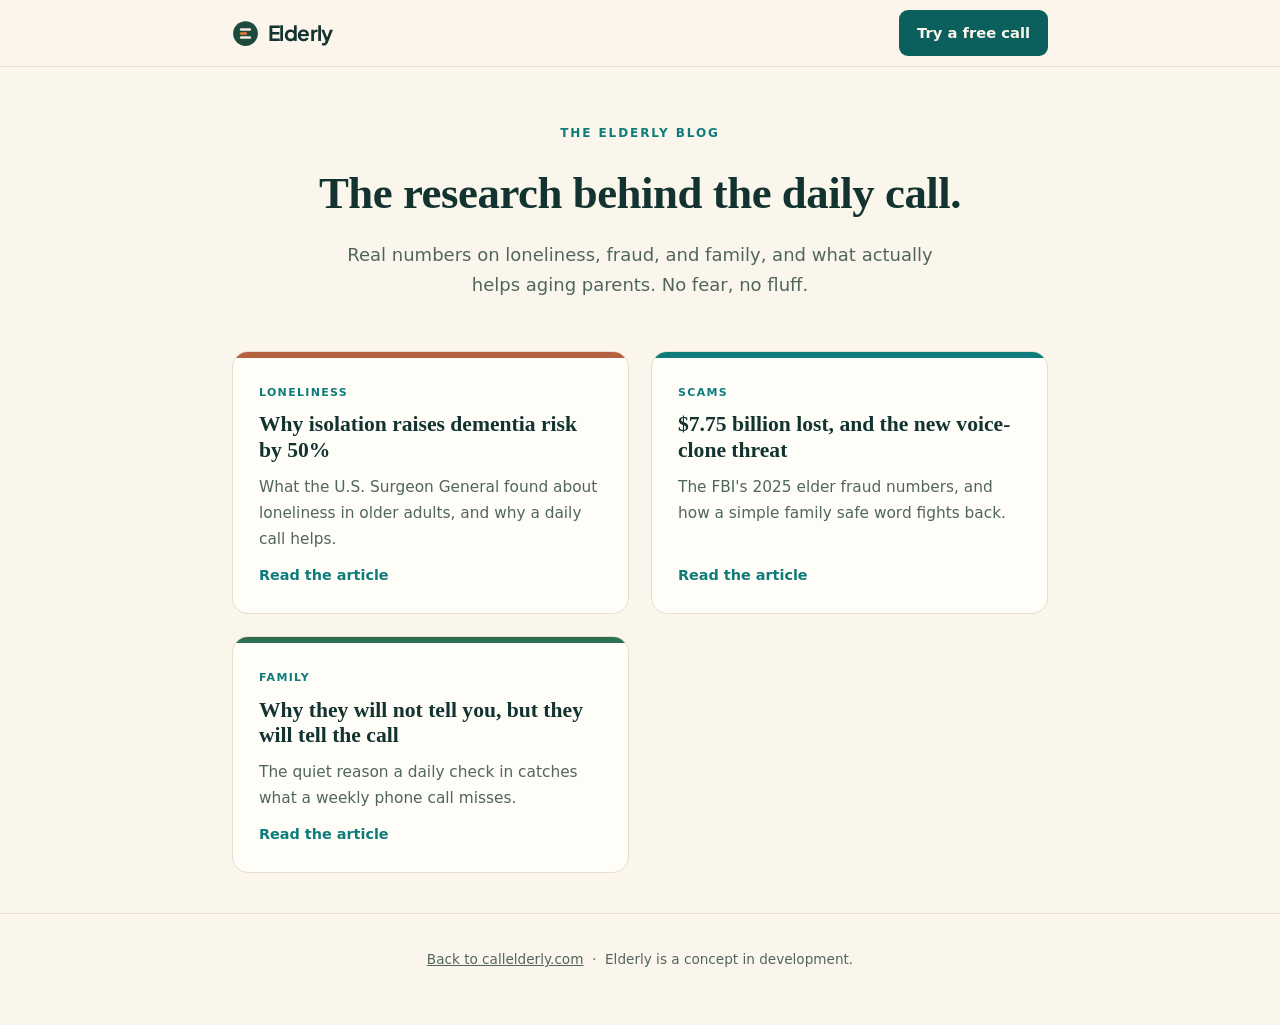
==== blog/index.html @ 829e5ed9 "Dominio mostrado a callelderly.com (footer + blog); emails del form se mantienen en heyzawo.com Co-A" ====
<!doctype html>
<html lang="en">
<head>
<meta charset="utf-8">
<meta name="viewport" content="width=device-width, initial-scale=1">
<title>Blog | Elderly</title>
<meta name="description" content="The research behind the daily call: real data on loneliness, elder fraud, and family, and what actually helps aging parents.">
<link rel="icon" type="image/svg+xml" href="/favicon.svg">
<link rel="preconnect" href="https://fonts.googleapis.com">
<link rel="preconnect" href="https://fonts.gstatic.com" crossorigin>
<link href="https://fonts.googleapis.com/css2?family=Plus+Jakarta+Sans:wght@600;700&display=swap" rel="stylesheet">
<script>try{document.documentElement.setAttribute('data-theme',localStorage.getItem('theme')||'light')}catch(e){document.documentElement.setAttribute('data-theme','light')}</script>
<style>
:root{--bg:#FBF6EC;--surface:#FFFDF7;--ink:#123330;--ink-soft:#51655F;--line:#E7DECB;--pine:#0B5F5D;--pine-2:#0E7C7B;--amber-2:#E6AE55;--clay:#B4623F;--slate:#0E7C7B;--sage:#2E6E52;--serif:"Iowan Old Style","Palatino Linotype",Palatino,Georgia,serif;--sans:system-ui,-apple-system,"Segoe UI",Roboto,Arial,sans-serif;}
:root[data-theme="dark"]{--bg:#0F1917;--surface:#15211E;--ink:#EEE7D8;--ink-soft:#9FB0AA;--line:#28352F;--pine-2:#3FB0AC;--clay:#D08A63;--sage:#5FA080;}
*{box-sizing:border-box;} body{margin:0;background:var(--bg);color:var(--ink);font-family:var(--sans);font-size:18px;line-height:1.7;-webkit-font-smoothing:antialiased;}
a{color:var(--pine-2);}
.nav{position:sticky;top:0;z-index:10;background:color-mix(in srgb,var(--bg) 90%,transparent);backdrop-filter:blur(10px);border-bottom:1px solid var(--line);}
.nav .in{max-width:860px;margin:0 auto;padding:0 22px;height:66px;display:flex;align-items:center;justify-content:space-between;}
.brand{font-family:"Plus Jakarta Sans",var(--sans);font-weight:700;font-size:1.3rem;letter-spacing:-.03em;text-decoration:none;color:var(--ink);display:inline-flex;align-items:center;gap:9px;}
.brand .bmark{width:27px;height:27px;display:block;flex:none;}
.nav a.cta{background:var(--pine);color:#FBF6EC;text-decoration:none;font-family:var(--sans);font-weight:600;font-size:.92rem;padding:10px 18px;border-radius:9px;}
.wrap{max-width:860px;margin:0 auto;padding:0 22px;}
.head{padding:56px 0 20px;text-align:center;}
.head .ey{font-family:var(--sans);text-transform:uppercase;letter-spacing:.16em;font-size:12px;font-weight:700;color:var(--pine-2);}
h1{font-family:var(--serif);font-weight:600;font-size:clamp(2rem,5vw,2.8rem);margin:12px 0 8px;letter-spacing:-.01em;}
.head p{color:var(--ink-soft);max-width:52ch;margin:0 auto;}
.blist{display:grid;grid-template-columns:1fr 1fr;gap:22px;padding:30px 0 40px;}
.bc{background:var(--surface);border:1px solid var(--line);border-radius:16px;overflow:hidden;text-decoration:none;color:var(--ink);display:flex;flex-direction:column;transition:transform .2s ease,box-shadow .2s ease;}
.bc:hover{transform:translateY(-5px);box-shadow:0 24px 48px -30px rgba(10,30,25,.5);}
.bc .top{height:6px;} .bc.c1 .top{background:var(--clay);} .bc.c2 .top{background:var(--slate);} .bc.c3 .top{background:var(--sage);}
.bc .bd{padding:26px;display:flex;flex-direction:column;gap:10px;height:100%;}
.bc .cat{font-family:var(--sans);text-transform:uppercase;letter-spacing:.12em;font-size:11px;font-weight:700;color:var(--pine-2);}
.bc h2{font-family:var(--serif);font-size:1.35rem;line-height:1.2;margin:0;}
.bc p{color:var(--ink-soft);font-size:.96rem;margin:0;}
.bc .read{margin-top:auto;color:var(--pine-2);font-weight:600;font-size:.9rem;}
footer{padding:34px 22px 54px;text-align:center;color:var(--ink-soft);font-size:.85rem;border-top:1px solid var(--line);}
footer a{color:var(--ink-soft);}
@media(max-width:720px){.blist{grid-template-columns:1fr;}}
</style>
</head>
<body>
<div class="nav"><div class="in"><a class="brand" href="/" aria-label="Elderly home"><svg class="bmark" viewBox="0 0 48 48" aria-hidden="true"><circle cx="24" cy="24" r="22" fill="#1D4A3E"/><rect x="14" y="14.5" width="20" height="4.5" rx="2.25" fill="#F1ECDE"/><rect x="14" y="21.75" width="13" height="4.5" rx="2.25" fill="#E07E39"/><rect x="14" y="29" width="20" height="4.5" rx="2.25" fill="#F1ECDE"/></svg>Elderly</a><a class="cta" href="/#demo">Try a free call</a></div></div>
<div class="wrap">
  <div class="head">
    <p class="ey">The Elderly blog</p>
    <h1>The research behind the daily call.</h1>
    <p>Real numbers on loneliness, fraud, and family, and what actually helps aging parents. No fear, no fluff.</p>
  </div>
  <div class="blist">
    <a class="bc c1" href="/blog/loneliness"><div class="top"></div><div class="bd"><span class="cat">Loneliness</span><h2>Why isolation raises dementia risk by 50%</h2><p>What the U.S. Surgeon General found about loneliness in older adults, and why a daily call helps.</p><span class="read">Read the article</span></div></a>
    <a class="bc c2" href="/blog/elder-fraud"><div class="top"></div><div class="bd"><span class="cat">Scams</span><h2>$7.75 billion lost, and the new voice-clone threat</h2><p>The FBI's 2025 elder fraud numbers, and how a simple family safe word fights back.</p><span class="read">Read the article</span></div></a>
    <a class="bc c3" href="/blog/why-daily-call"><div class="top"></div><div class="bd"><span class="cat">Family</span><h2>Why they will not tell you, but they will tell the call</h2><p>The quiet reason a daily check in catches what a weekly phone call misses.</p><span class="read">Read the article</span></div></a>
  </div>
</div>
<footer><a href="/">Back to callelderly.com</a> &nbsp;·&nbsp; Elderly is a concept in development.</footer>
</body>
</html>
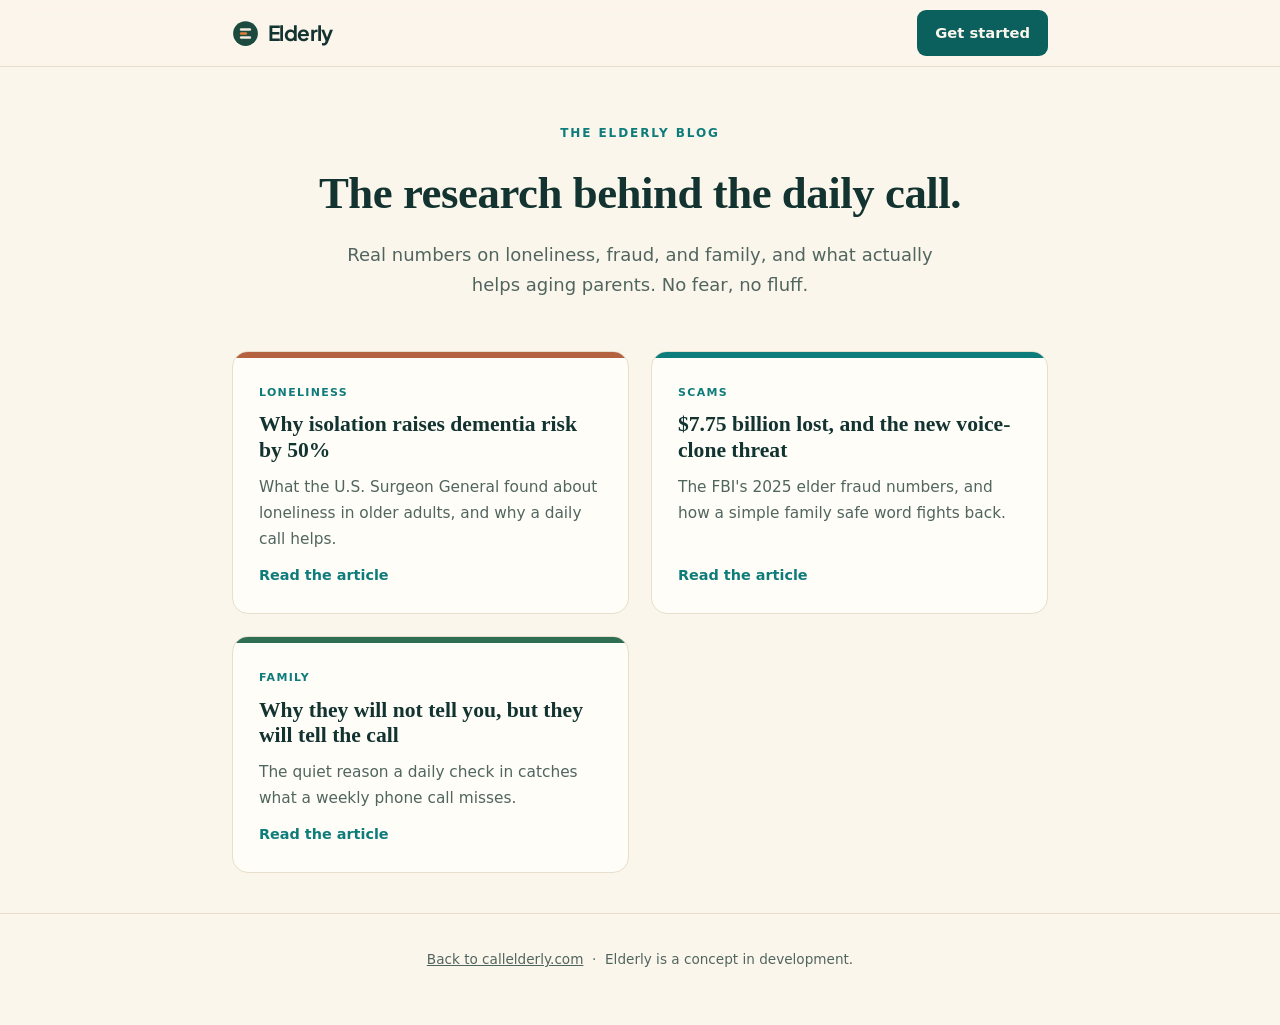
==== commit e19220b1: "Sacar 'Try a free call' de todo el sitio: CTA honestos (Get started/Empezar), precios sin promesa de" ====
--- a/blog/index.html
+++ b/blog/index.html
@@ -40,7 +40,7 @@
 </style>
 </head>
 <body>
-<div class="nav"><div class="in"><a class="brand" href="/" aria-label="Elderly home"><svg class="bmark" viewBox="0 0 48 48" aria-hidden="true"><circle cx="24" cy="24" r="22" fill="#1D4A3E"/><rect x="14" y="14.5" width="20" height="4.5" rx="2.25" fill="#F1ECDE"/><rect x="14" y="21.75" width="13" height="4.5" rx="2.25" fill="#E07E39"/><rect x="14" y="29" width="20" height="4.5" rx="2.25" fill="#F1ECDE"/></svg>Elderly</a><a class="cta" href="/#demo">Try a free call</a></div></div>
+<div class="nav"><div class="in"><a class="brand" href="/" aria-label="Elderly home"><svg class="bmark" viewBox="0 0 48 48" aria-hidden="true"><circle cx="24" cy="24" r="22" fill="#1D4A3E"/><rect x="14" y="14.5" width="20" height="4.5" rx="2.25" fill="#F1ECDE"/><rect x="14" y="21.75" width="13" height="4.5" rx="2.25" fill="#E07E39"/><rect x="14" y="29" width="20" height="4.5" rx="2.25" fill="#F1ECDE"/></svg>Elderly</a><a class="cta" href="/ingresar">Get started</a></div></div>
 <div class="wrap">
   <div class="head">
     <p class="ey">The Elderly blog</p>
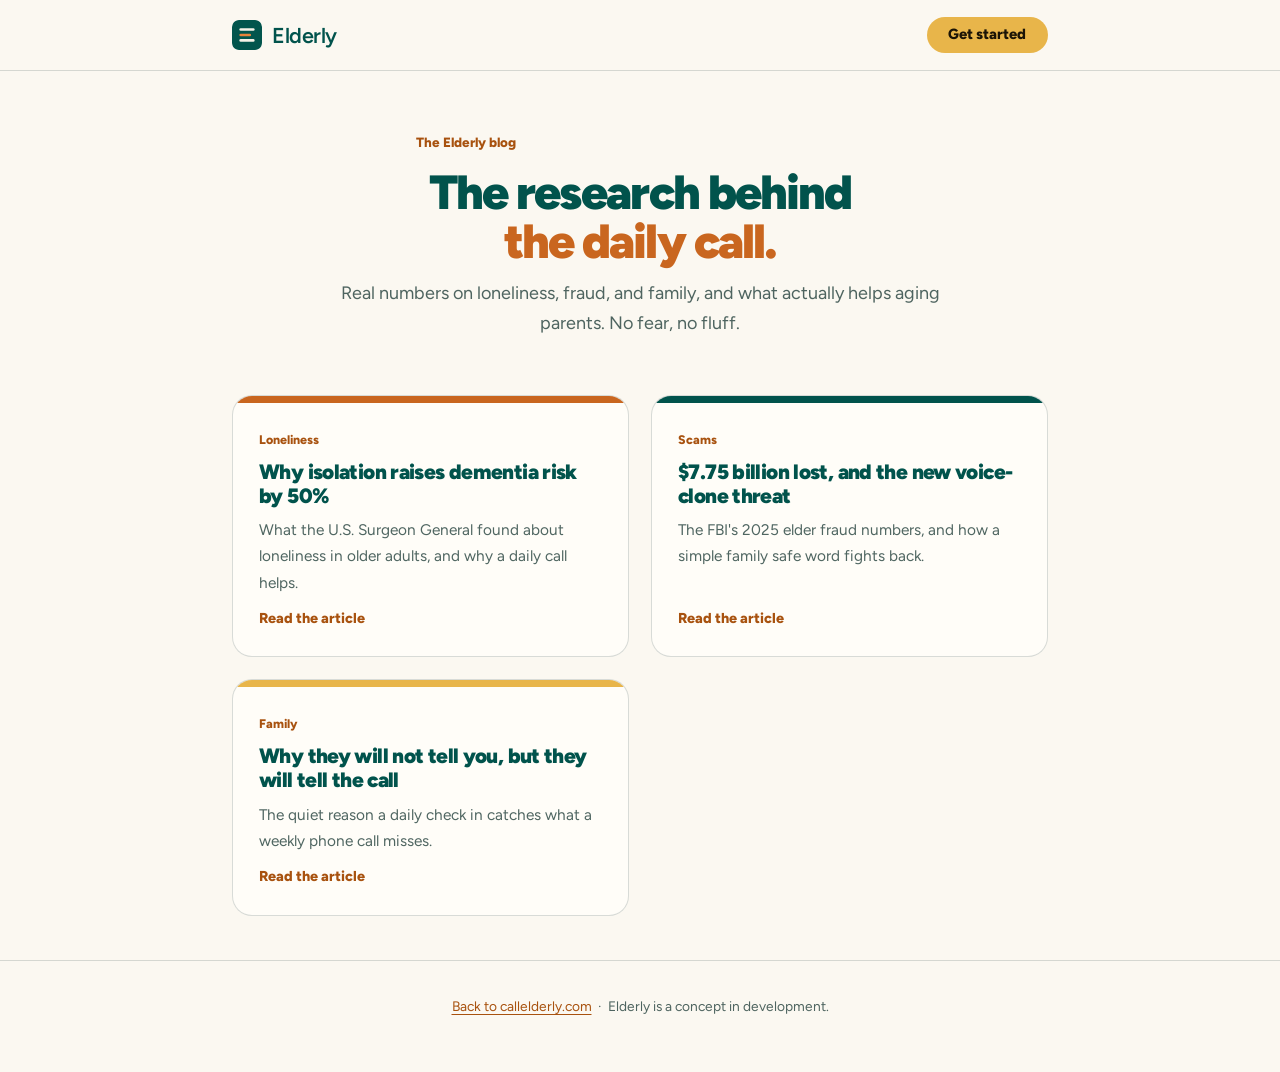
==== commit 2ca2ddc4: "Rediseño: ingreso, portal, blog y 404 con las reglas nuevas Las superficies que quedaban del sitio p" ====
--- a/blog/index.html
+++ b/blog/index.html
@@ -4,47 +4,69 @@
 <meta charset="utf-8">
 <meta name="viewport" content="width=device-width, initial-scale=1">
 <title>Blog | Elderly</title>
+<link rel="stylesheet" href="/motion/fx.css">
 <meta name="description" content="The research behind the daily call: real data on loneliness, elder fraud, and family, and what actually helps aging parents.">
 <link rel="icon" type="image/svg+xml" href="/favicon.svg">
 <link rel="preconnect" href="https://fonts.googleapis.com">
 <link rel="preconnect" href="https://fonts.gstatic.com" crossorigin>
-<link href="https://fonts.googleapis.com/css2?family=Plus+Jakarta+Sans:wght@600;700&display=swap" rel="stylesheet">
+<meta name="theme-color" content="#01534C">
+<link href="https://fonts.googleapis.com/css2?family=Figtree:wght@400;500;600;700;800;900&family=Instrument+Serif:ital@0;1&display=swap" rel="stylesheet">
 <script>try{document.documentElement.setAttribute('data-theme',localStorage.getItem('theme')||'light')}catch(e){document.documentElement.setAttribute('data-theme','light')}</script>
 <style>
-:root{--bg:#FBF6EC;--surface:#FFFDF7;--ink:#123330;--ink-soft:#51655F;--line:#E7DECB;--pine:#0B5F5D;--pine-2:#0E7C7B;--amber-2:#E6AE55;--clay:#B4623F;--slate:#0E7C7B;--sage:#2E6E52;--serif:"Iowan Old Style","Palatino Linotype",Palatino,Georgia,serif;--sans:system-ui,-apple-system,"Segoe UI",Roboto,Arial,sans-serif;}
-:root[data-theme="dark"]{--bg:#0F1917;--surface:#15211E;--ink:#EEE7D8;--ink-soft:#9FB0AA;--line:#28352F;--pine-2:#3FB0AC;--clay:#D08A63;--sage:#5FA080;}
-*{box-sizing:border-box;} body{margin:0;background:var(--bg);color:var(--ink);font-family:var(--sans);font-size:18px;line-height:1.7;-webkit-font-smoothing:antialiased;}
-a{color:var(--pine-2);}
-.nav{position:sticky;top:0;z-index:10;background:color-mix(in srgb,var(--bg) 90%,transparent);backdrop-filter:blur(10px);border-bottom:1px solid var(--line);}
-.nav .in{max-width:860px;margin:0 auto;padding:0 22px;height:66px;display:flex;align-items:center;justify-content:space-between;}
-.brand{font-family:"Plus Jakarta Sans",var(--sans);font-weight:700;font-size:1.3rem;letter-spacing:-.03em;text-decoration:none;color:var(--ink);display:inline-flex;align-items:center;gap:9px;}
-.brand .bmark{width:27px;height:27px;display:block;flex:none;}
-.nav a.cta{background:var(--pine);color:#FBF6EC;text-decoration:none;font-family:var(--sans);font-weight:600;font-size:.92rem;padding:10px 18px;border-radius:9px;}
+:root{
+  --teal:#01534C; --forest:#06342F; --cream:#F7F2E7; --amber:#F0913E;
+  --honey:#E8B54A; --amber-dp:#C9661F; --amber-tx:#A8520F;
+  --oat:#F0E8DA; --soft:#FBF8F1; --paper:#FFFDF8;
+  --ink:#12302C; --ink-soft:rgba(18,48,44,.74);
+  --rule:rgba(18,48,44,.16); --rule-c:rgba(247,242,231,.24);
+  --error:#A8320F;
+  /* fx.css pinta la barra de lectura con var(--accent): sin esto usa su color de reserva viejo. */
+  --accent:#C9661F;
+  --bg:#FBF8F1; --surface:#FFFDF8; --line:rgba(18,48,44,.16);
+  --sans:"Figtree",-apple-system,BlinkMacSystemFont,"Segoe UI",Roboto,Arial,sans-serif;
+  --serif:"Instrument Serif",Georgia,serif;
+}
+*{box-sizing:border-box;}
+body{margin:0;background:var(--soft);color:var(--ink);font-family:var(--sans);font-size:18px;line-height:1.7;-webkit-font-smoothing:antialiased;}
+a{color:var(--amber-tx);text-underline-offset:3px;}
+:focus-visible{outline:3px solid var(--amber-tx);outline-offset:3px;}
+.nav{position:sticky;top:0;z-index:10;background:color-mix(in srgb,var(--soft) 92%,transparent);backdrop-filter:blur(10px);border-bottom:1px solid var(--rule);}
+.nav .in{max-width:860px;margin:0 auto;padding:0 22px;height:70px;display:flex;align-items:center;justify-content:space-between;gap:14px;}
+.brand{font-weight:600;font-size:1.35rem;letter-spacing:-.02em;text-decoration:none;color:var(--teal);display:inline-flex;align-items:center;gap:10px;}
+.brand .bmark{width:30px;height:30px;display:block;flex:none;border-radius:7px;}
+/* Un solo boton primario por pantalla: este. */
+.nav a.cta{background:var(--honey);color:#1B1406;text-decoration:none;font-weight:800;font-size:.92rem;padding:.6rem 1.35rem;border-radius:999px;line-height:1.2;transition:background .18s ease;}
+.nav a.cta:hover{background:var(--amber);}
 .wrap{max-width:860px;margin:0 auto;padding:0 22px;}
-.head{padding:56px 0 20px;text-align:center;}
-.head .ey{font-family:var(--sans);text-transform:uppercase;letter-spacing:.16em;font-size:12px;font-weight:700;color:var(--pine-2);}
-h1{font-family:var(--serif);font-weight:600;font-size:clamp(2rem,5vw,2.8rem);margin:12px 0 8px;letter-spacing:-.01em;}
+.head{padding:60px 0 22px;text-align:center;}
+.head .ey{font-weight:800;font-size:.84rem;color:var(--amber-tx);margin:0;}
+h1{font-weight:900;font-size:clamp(2.1rem,5vw,3rem);margin:14px 0 12px;letter-spacing:-.04em;line-height:1.02;color:var(--teal);}
+h1 span{display:block;color:var(--amber-dp);}
 .head p{color:var(--ink-soft);max-width:52ch;margin:0 auto;}
-.blist{display:grid;grid-template-columns:1fr 1fr;gap:22px;padding:30px 0 40px;}
-.bc{background:var(--surface);border:1px solid var(--line);border-radius:16px;overflow:hidden;text-decoration:none;color:var(--ink);display:flex;flex-direction:column;transition:transform .2s ease,box-shadow .2s ease;}
-.bc:hover{transform:translateY(-5px);box-shadow:0 24px 48px -30px rgba(10,30,25,.5);}
-.bc .top{height:6px;} .bc.c1 .top{background:var(--clay);} .bc.c2 .top{background:var(--slate);} .bc.c3 .top{background:var(--sage);}
+.blist{display:grid;grid-template-columns:1fr 1fr;gap:22px;padding:34px 0 44px;}
+.bc{background:var(--paper);border:1px solid var(--rule);border-radius:20px;overflow:hidden;text-decoration:none;color:var(--ink);display:flex;flex-direction:column;transition:transform .2s ease,box-shadow .2s ease;}
+.bc:hover{transform:translateY(-5px);box-shadow:0 24px 48px -30px rgba(18,48,44,.45);}
+/* La barra del logo usada como senal de seccion. */
+.bc .top{height:7px;}
+.bc.c1 .top{background:var(--amber-dp);}
+.bc.c2 .top{background:var(--teal);}
+.bc.c3 .top{background:var(--honey);}
 .bc .bd{padding:26px;display:flex;flex-direction:column;gap:10px;height:100%;}
-.bc .cat{font-family:var(--sans);text-transform:uppercase;letter-spacing:.12em;font-size:11px;font-weight:700;color:var(--pine-2);}
-.bc h2{font-family:var(--serif);font-size:1.35rem;line-height:1.2;margin:0;}
+.bc .cat{font-weight:800;font-size:.78rem;color:var(--amber-tx);}
+.bc h2{font-weight:900;font-size:1.3rem;line-height:1.14;letter-spacing:-.03em;margin:0;color:var(--teal);}
 .bc p{color:var(--ink-soft);font-size:.96rem;margin:0;}
-.bc .read{margin-top:auto;color:var(--pine-2);font-weight:600;font-size:.9rem;}
-footer{padding:34px 22px 54px;text-align:center;color:var(--ink-soft);font-size:.85rem;border-top:1px solid var(--line);}
-footer a{color:var(--ink-soft);}
+.bc .read{margin-top:auto;color:var(--amber-tx);font-weight:800;font-size:.9rem;}
+footer{padding:34px 22px 54px;text-align:center;color:var(--ink-soft);font-size:.86rem;border-top:1px solid var(--rule);}
+footer a{color:var(--amber-tx);}
 @media(max-width:720px){.blist{grid-template-columns:1fr;}}
 </style>
 </head>
 <body>
-<div class="nav"><div class="in"><a class="brand" href="/" aria-label="Elderly home"><svg class="bmark" viewBox="0 0 48 48" aria-hidden="true"><circle cx="24" cy="24" r="22" fill="#1D4A3E"/><rect x="14" y="14.5" width="20" height="4.5" rx="2.25" fill="#F1ECDE"/><rect x="14" y="21.75" width="13" height="4.5" rx="2.25" fill="#E07E39"/><rect x="14" y="29" width="20" height="4.5" rx="2.25" fill="#F1ECDE"/></svg>Elderly</a><a class="cta" href="/ingresar">Get started</a></div></div>
+<div class="nav"><div class="in"><a class="brand" href="/" aria-label="Elderly home"><svg class="bmark" viewBox="0 0 1932 1932" aria-hidden="true"><rect width="1932" height="1932" rx="360" fill="#02554D"/><rect x="476" y="533" width="978" height="164" rx="82" fill="#F6F2E7"/><rect x="476" y="884" width="754" height="164" rx="82" fill="#E8843A"/><rect x="476" y="1231" width="978" height="164" rx="82" fill="#F6F2E7"/></svg>Elderly</a><a class="cta" href="/ingresar">Get started</a></div></div>
 <div class="wrap">
   <div class="head">
     <p class="ey">The Elderly blog</p>
-    <h1>The research behind the daily call.</h1>
+    <h1>The research behind<span>the daily call.</span></h1>
     <p>Real numbers on loneliness, fraud, and family, and what actually helps aging parents. No fear, no fluff.</p>
   </div>
   <div class="blist">
@@ -54,5 +76,7 @@
   </div>
 </div>
 <footer><a href="/">Back to callelderly.com</a> &nbsp;·&nbsp; Elderly is a concept in development.</footer>
+<script src="/motion/motion.js" defer></script>
+<script src="/motion/fx.js" defer></script>
 </body>
 </html>
--- a/motion/fx.css
+++ b/motion/fx.css
@@ -0,0 +1,92 @@
+/* ------------------------------------------------------------------
+   Elderly · Motion FX
+   Spring curves generated with Motion's generate-css-easing
+   (motion.dev AI Kit, free tier). Pure CSS: no runtime cost.
+
+   --fx-spring : perceptual 0.35s, bounce 0.15  -> hover / lift
+   --fx-press  : perceptual 0.22s, bounce 0.30  -> press / tap
+   --fx-glide  : perceptual 0.60s, bounce 0     -> calm, no overshoot
+   Time sibling animations off the perceptual duration, not the total.
+   ------------------------------------------------------------------ */
+
+:root{
+  --fx-spring: 650ms linear(0, 0.0824, 0.2537, 0.4405, 0.6071, 0.7402, 0.8387, 0.907, 0.9517, 0.979, 0.9946, 1.0024, 1.0056, 1.0063, 1.0057, 1.0045, 1.0034, 1.0024, 1.0015, 1.001, 1.0005, 1);
+  --fx-press: 500ms linear(0, 0.1927, 0.5259, 0.7992, 0.9616, 1.0316, 1.0459, 1.0359, 1.0206, 1.0084, 1.0013, 0.9984, 1, 0.9984, 0.9991, 0.9997, 1);
+  --fx-glide: 1050ms linear(0, 0.0304, 0.1023, 0.1943, 0.2929, 0.3899, 0.4805, 0.5624, 0.6346, 0.6971, 0.7504, 0.7955, 0.8332, 0.8645, 0.8903, 0.9115, 0.9288, 0.9428, 0.9542, 0.9634, 0.9708, 0.9768, 0.9816, 0.9854, 0.9884, 0.9908, 0.9927, 0.9943, 0.9955, 0.9964, 0.9972, 0.9978, 0.9983, 0.9986, 1);
+}
+
+/* ---------- Reading progress ---------- */
+
+.fx-progress{
+  position:fixed; top:0; left:0; right:0; height:3px; z-index:1000;
+  /* --accent, not --brand: it has to read against both the cream page and
+     the dark green belief bar that sits at the top of the landing. */
+  background:var(--accent, #2E7D6B);
+  transform:scaleX(0); transform-origin:0 50%;
+  pointer-events:none;
+}
+
+/* ---------- Primary actions ---------- */
+
+.btn, .hdr-build, .fc-play, .endcta a, .cta{
+  transition:transform var(--fx-spring), box-shadow var(--fx-spring), filter var(--fx-spring);
+}
+.btn:hover, .hdr-build:hover, .endcta a:hover, .cta:hover{
+  transform:translateY(-2px);
+  box-shadow:0 10px 22px -10px rgba(23,80,69,.45);
+}
+.btn:active, .hdr-build:active, .fc-play:active, .endcta a:active, .cta:active{
+  transform:scale(.97) translateY(0);
+  transition:transform var(--fx-press);
+}
+.fc-play:hover{ transform:scale(1.06) }
+
+/* ---------- Secondary controls ---------- */
+
+.wt, .ftab, .cdot, .hnav, .hdr-login, .lang-pill button{
+  transition:transform var(--fx-spring), background-color var(--fx-spring), color var(--fx-spring), border-color var(--fx-spring), opacity var(--fx-spring);
+}
+.wt:active, .ftab:active, .hnav:active, .lang-pill button:active{
+  transform:scale(.95);
+  transition:transform var(--fx-press);
+}
+.cdot:hover{ transform:scale(1.35) }
+.hnav:hover{ transform:scale(1.08) }
+
+/* ---------- Cards ---------- */
+
+.proof, .stat, .bc, .fullcall, .fc-chips span{
+  transition:transform var(--fx-spring), box-shadow var(--fx-spring), border-color var(--fx-spring);
+}
+.proof:hover, .stat:hover{
+  transform:translateY(-3px);
+}
+.bc:hover{
+  transform:translateY(-4px);
+  box-shadow:0 18px 38px -20px rgba(28,51,45,.38);
+}
+
+/* ---------- Links ---------- */
+
+.blist .bc .top, .src a{
+  transition:color var(--fx-spring);
+}
+
+/* ---------- Reveal safety net ----------
+   Elements are hidden by JS, never by CSS: if the script fails to load
+   the page still renders in full. This class marks the ones the failsafe
+   brought back; the inline styles are cleared at the same time, so no
+   !important is needed and :hover keeps working. */
+
+.fx-shown{ opacity:1; transform:none; transition:opacity 300ms ease-out }
+
+/* ---------- Reduced motion ---------- */
+
+@media (prefers-reduced-motion: reduce){
+  :root{ --fx-spring:1ms linear; --fx-press:1ms linear; --fx-glide:1ms linear }
+  .fx-progress{ display:none }
+  .btn:hover, .hdr-build:hover, .proof:hover, .stat:hover, .bc:hover,
+  .endcta a:hover, .cta:hover, .cdot:hover, .hnav:hover, .fc-play:hover{
+    transform:none;
+  }
+}
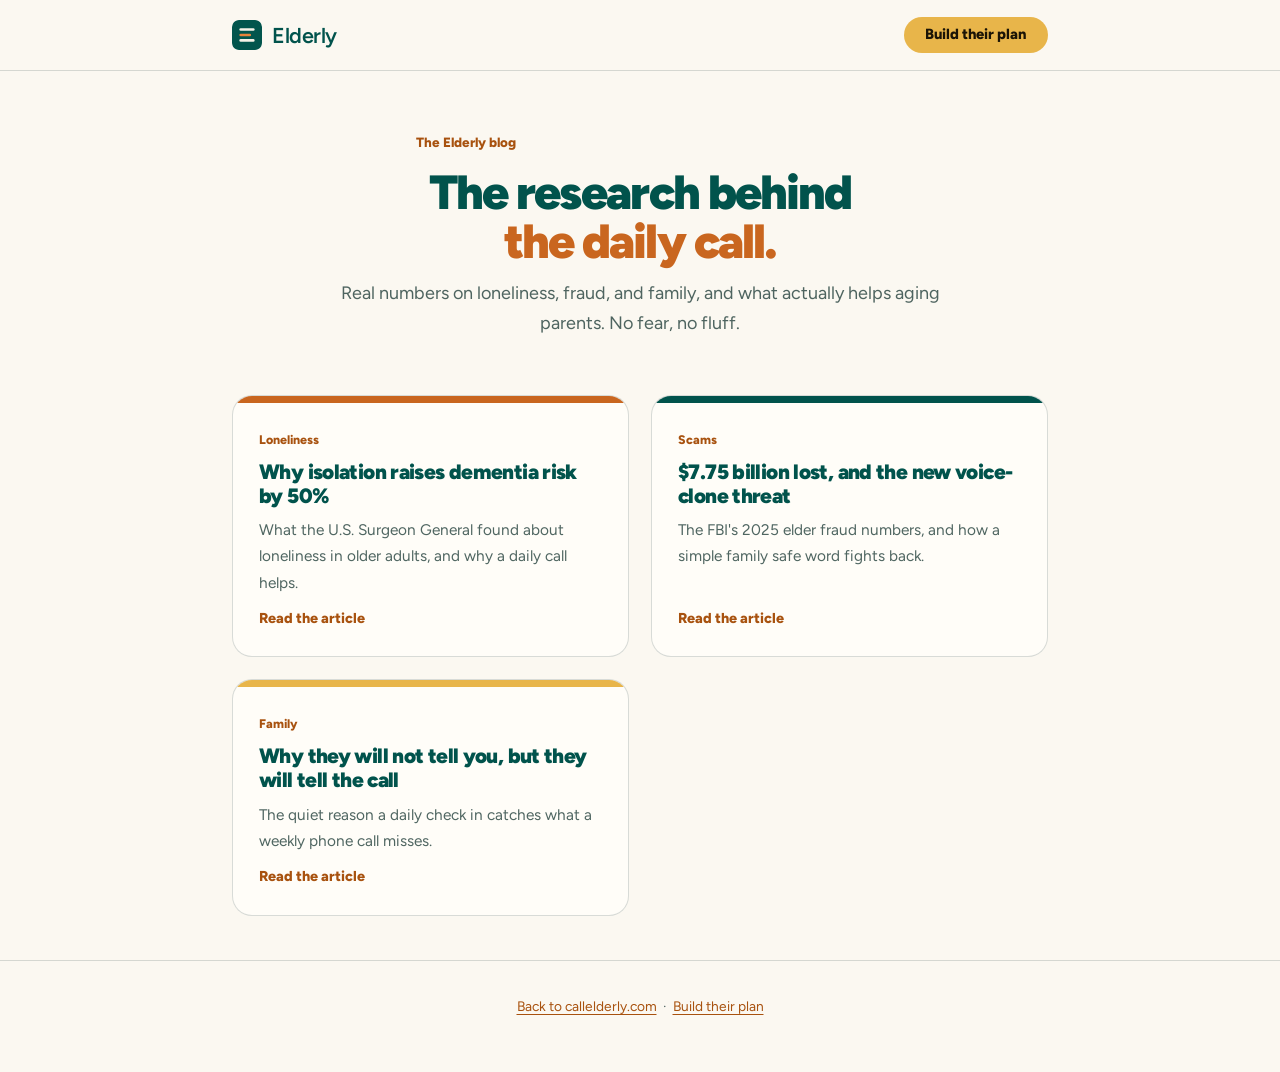
==== commit 138ea2c8: "Web: precio por pais, contraste del boton, foco al cargar, blog, SEO, cabeceras de seguridad y la de" ====
--- a/blog/index.html
+++ b/blog/index.html
@@ -7,6 +7,23 @@
 <link rel="stylesheet" href="/motion/fx.css">
 <meta name="description" content="The research behind the daily call: real data on loneliness, elder fraud, and family, and what actually helps aging parents.">
 <link rel="icon" type="image/svg+xml" href="/favicon.svg">
+<link rel="canonical" href="https://www.callelderly.com/blog">
+<!-- Como se ve el enlace cuando alguien lo comparte por WhatsApp o en redes. -->
+<meta property="og:type" content="website">
+<meta property="og:site_name" content="Elderly">
+<meta property="og:locale" content="en_US">
+<meta property="og:url" content="https://www.callelderly.com/blog">
+<meta property="og:title" content="Elderly Blog">
+<meta property="og:description" content="The research behind the daily call: real data on loneliness, elder fraud, and family, and what actually helps aging parents.">
+<meta property="og:image" content="https://www.callelderly.com/og.jpg">
+<meta property="og:image:width" content="1200">
+<meta property="og:image:height" content="630">
+<meta property="og:image:alt" content="An older woman smiling on the phone, outdoors.">
+<meta name="twitter:card" content="summary_large_image">
+<meta name="twitter:title" content="Elderly Blog">
+<meta name="twitter:description" content="The research behind the daily call: real data on loneliness, elder fraud, and family, and what actually helps aging parents.">
+<meta name="twitter:image" content="https://www.callelderly.com/og.jpg">
+<meta name="twitter:image:alt" content="An older woman smiling on the phone, outdoors.">
 <link rel="preconnect" href="https://fonts.googleapis.com">
 <link rel="preconnect" href="https://fonts.gstatic.com" crossorigin>
 <meta name="theme-color" content="#01534C">
@@ -62,7 +79,7 @@
 </style>
 </head>
 <body>
-<div class="nav"><div class="in"><a class="brand" href="/" aria-label="Elderly home"><svg class="bmark" viewBox="0 0 1932 1932" aria-hidden="true"><rect width="1932" height="1932" rx="360" fill="#02554D"/><rect x="476" y="533" width="978" height="164" rx="82" fill="#F6F2E7"/><rect x="476" y="884" width="754" height="164" rx="82" fill="#E8843A"/><rect x="476" y="1231" width="978" height="164" rx="82" fill="#F6F2E7"/></svg>Elderly</a><a class="cta" href="/ingresar">Get started</a></div></div>
+<div class="nav"><div class="in"><a class="brand" href="/" aria-label="Elderly home"><svg class="bmark" viewBox="0 0 1932 1932" aria-hidden="true"><rect width="1932" height="1932" rx="360" fill="#02554D"/><rect x="476" y="533" width="978" height="164" rx="82" fill="#F6F2E7"/><rect x="476" y="884" width="754" height="164" rx="82" fill="#E8843A"/><rect x="476" y="1231" width="978" height="164" rx="82" fill="#F6F2E7"/></svg>Elderly</a><a class="cta" href="/#price">Build their plan</a></div></div>
 <div class="wrap">
   <div class="head">
     <p class="ey">The Elderly blog</p>
@@ -75,7 +92,7 @@
     <a class="bc c3" href="/blog/why-daily-call"><div class="top"></div><div class="bd"><span class="cat">Family</span><h2>Why they will not tell you, but they will tell the call</h2><p>The quiet reason a daily check in catches what a weekly phone call misses.</p><span class="read">Read the article</span></div></a>
   </div>
 </div>
-<footer><a href="/">Back to callelderly.com</a> &nbsp;·&nbsp; Elderly is a concept in development.</footer>
+<footer><a href="/">Back to callelderly.com</a> &nbsp;·&nbsp; <a href="/#price">Build their plan</a></footer>
 <script src="/motion/motion.js" defer></script>
 <script src="/motion/fx.js" defer></script>
 </body>
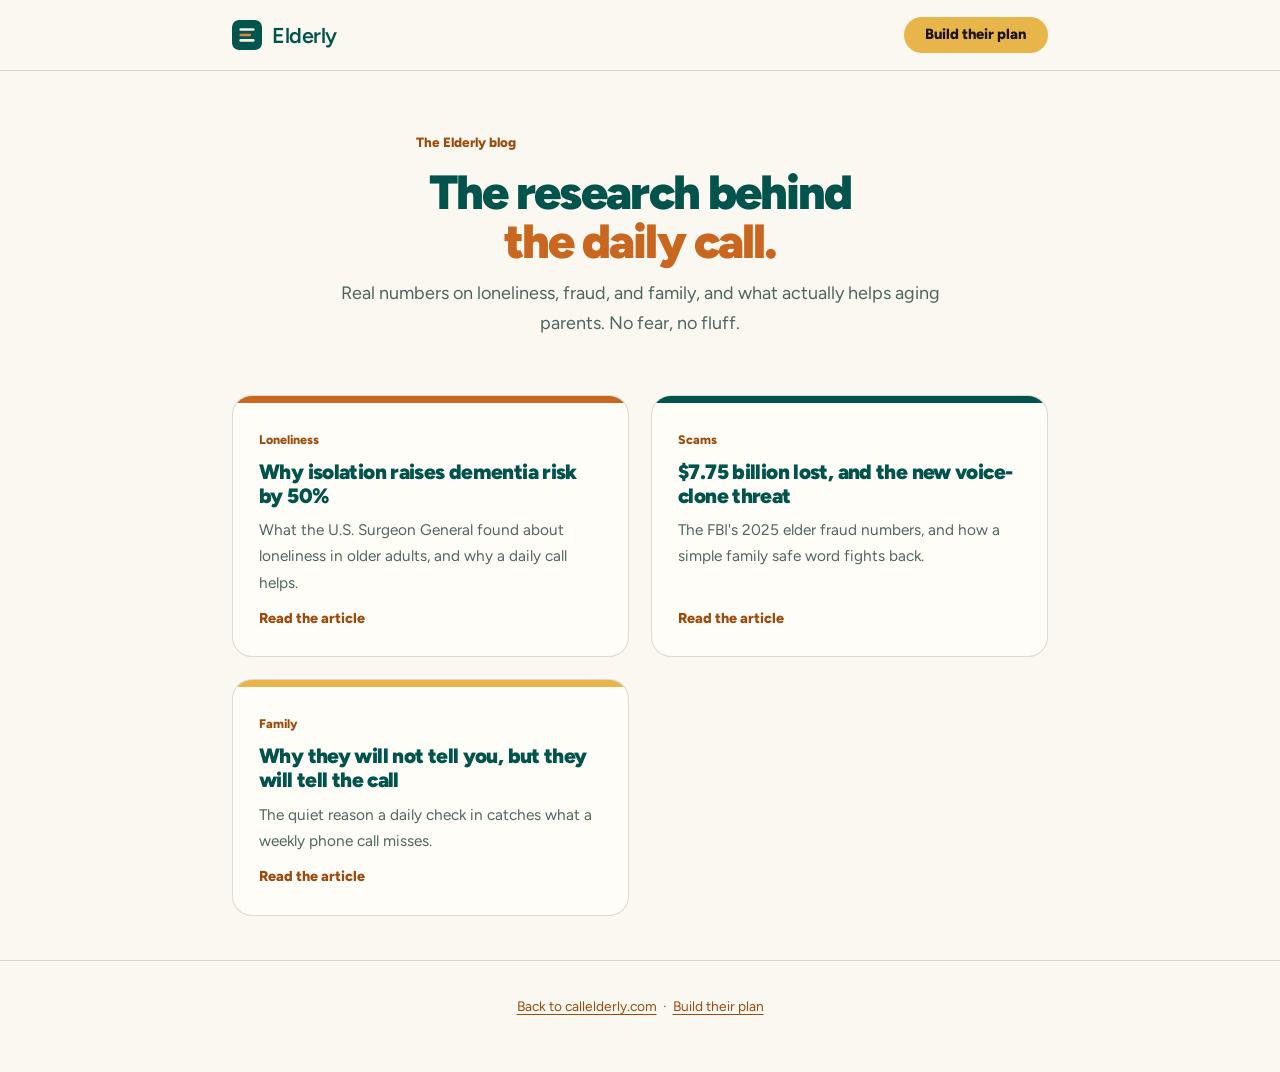
==== commit 8a815615: "La web y los legales dicen lo mismo: grabaciones, aviso de IA, que medimos, precio visible, lista de" ====
--- a/blog/index.html
+++ b/blog/index.html
@@ -32,7 +32,7 @@
 <style>
 :root{
   --teal:#01534C; --forest:#06342F; --cream:#F7F2E7; --amber:#F0913E;
-  --honey:#E8B54A; --amber-dp:#C9661F; --amber-tx:#A8520F;
+  --honey:#E8B54A; --amber-dp:#C9661F; --amber-tx:#9C4B0D;
   --oat:#F0E8DA; --soft:#FBF8F1; --paper:#FFFDF8;
   --ink:#12302C; --ink-soft:rgba(18,48,44,.74);
   --rule:rgba(18,48,44,.16); --rule-c:rgba(247,242,231,.24);
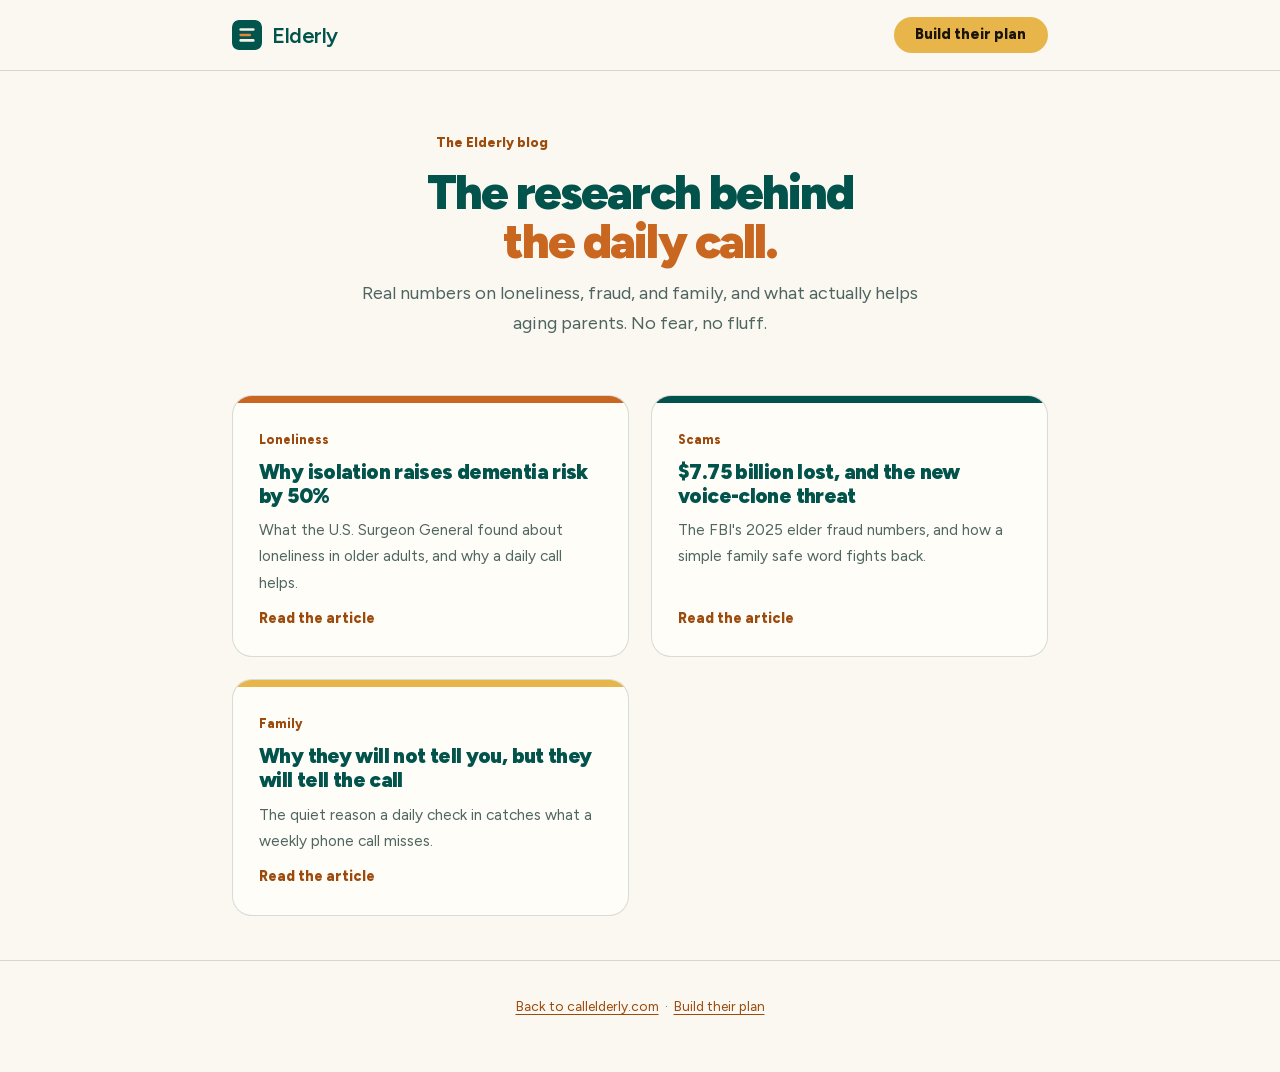
==== commit 6d5f0f64: "Las tipografias se sirven desde callelderly.com: Google deja de recibir la IP de cada visitante Co-A" ====
--- a/blog/index.html
+++ b/blog/index.html
@@ -24,10 +24,8 @@
 <meta name="twitter:description" content="The research behind the daily call: real data on loneliness, elder fraud, and family, and what actually helps aging parents.">
 <meta name="twitter:image" content="https://www.callelderly.com/og.jpg">
 <meta name="twitter:image:alt" content="An older woman smiling on the phone, outdoors.">
-<link rel="preconnect" href="https://fonts.googleapis.com">
-<link rel="preconnect" href="https://fonts.gstatic.com" crossorigin>
 <meta name="theme-color" content="#01534C">
-<link href="https://fonts.googleapis.com/css2?family=Figtree:wght@400;500;600;700;800;900&family=Instrument+Serif:ital@0;1&display=swap" rel="stylesheet">
+<link rel="stylesheet" href="/fonts/fonts.css">
 <script>try{document.documentElement.setAttribute('data-theme',localStorage.getItem('theme')||'light')}catch(e){document.documentElement.setAttribute('data-theme','light')}</script>
 <style>
 :root{
--- a/fonts/fonts.css
+++ b/fonts/fonts.css
@@ -0,0 +1,72 @@
+/* Tipografias de Elderly, servidas desde el propio sitio.
+   Antes venian de fonts.googleapis.com, y eso le daba a Google la IP y el navegador
+   de cada visitante en cada visita. Ahora no sale nada hacia Google por las fuentes.
+
+   Figtree - (c) 2022 The Figtree Project Authors - SIL Open Font License 1.1 (OFL-Figtree.txt)
+   Instrument Serif - (c) 2022 The Instrument Serif Project Authors - SIL OFL 1.1 (OFL-InstrumentSerif.txt)
+
+   Archivos: los mismos woff2 que servia Google, subseteados a latin y latin-ext, con los
+   mismos unicode-range. El latin cubre los acentos, la n con tilde, los signos de apertura
+   ¿ ¡ y las comillas tipograficas " " ' '.
+
+   Figtree es una fuente variable: un solo archivo por subset cubre 400 a 900. */
+
+/* ---------- Figtree (variable, 400-900) ---------- */
+
+/* latin-ext */
+@font-face {
+  font-family: 'Figtree';
+  font-style: normal;
+  font-weight: 400 900;
+  font-display: swap;
+  src: url(/fonts/figtree-latin-ext.woff2) format('woff2');
+  unicode-range: U+0100-02BA, U+02BD-02C5, U+02C7-02CC, U+02CE-02D7, U+02DD-02FF, U+0304, U+0308, U+0329, U+1D00-1DBF, U+1E00-1E9F, U+1EF2-1EFF, U+2020, U+20A0-20AB, U+20AD-20C0, U+2113, U+2C60-2C7F, U+A720-A7FF;
+}
+/* latin */
+@font-face {
+  font-family: 'Figtree';
+  font-style: normal;
+  font-weight: 400 900;
+  font-display: swap;
+  src: url(/fonts/figtree-latin.woff2) format('woff2');
+  unicode-range: U+0000-00FF, U+0131, U+0152-0153, U+02BB-02BC, U+02C6, U+02DA, U+02DC, U+0304, U+0308, U+0329, U+2000-206F, U+20AC, U+2122, U+2191, U+2193, U+2212, U+2215, U+FEFF, U+FFFD;
+}
+
+/* ---------- Instrument Serif (400, normal e italica) ---------- */
+
+/* latin-ext */
+@font-face {
+  font-family: 'Instrument Serif';
+  font-style: normal;
+  font-weight: 400;
+  font-display: swap;
+  src: url(/fonts/instrument-serif-latin-ext.woff2) format('woff2');
+  unicode-range: U+0100-02BA, U+02BD-02C5, U+02C7-02CC, U+02CE-02D7, U+02DD-02FF, U+0304, U+0308, U+0329, U+1D00-1DBF, U+1E00-1E9F, U+1EF2-1EFF, U+2020, U+20A0-20AB, U+20AD-20C0, U+2113, U+2C60-2C7F, U+A720-A7FF;
+}
+/* latin */
+@font-face {
+  font-family: 'Instrument Serif';
+  font-style: normal;
+  font-weight: 400;
+  font-display: swap;
+  src: url(/fonts/instrument-serif-latin.woff2) format('woff2');
+  unicode-range: U+0000-00FF, U+0131, U+0152-0153, U+02BB-02BC, U+02C6, U+02DA, U+02DC, U+0304, U+0308, U+0329, U+2000-206F, U+20AC, U+2122, U+2191, U+2193, U+2212, U+2215, U+FEFF, U+FFFD;
+}
+/* latin-ext */
+@font-face {
+  font-family: 'Instrument Serif';
+  font-style: italic;
+  font-weight: 400;
+  font-display: swap;
+  src: url(/fonts/instrument-serif-italic-latin-ext.woff2) format('woff2');
+  unicode-range: U+0100-02BA, U+02BD-02C5, U+02C7-02CC, U+02CE-02D7, U+02DD-02FF, U+0304, U+0308, U+0329, U+1D00-1DBF, U+1E00-1E9F, U+1EF2-1EFF, U+2020, U+20A0-20AB, U+20AD-20C0, U+2113, U+2C60-2C7F, U+A720-A7FF;
+}
+/* latin */
+@font-face {
+  font-family: 'Instrument Serif';
+  font-style: italic;
+  font-weight: 400;
+  font-display: swap;
+  src: url(/fonts/instrument-serif-italic-latin.woff2) format('woff2');
+  unicode-range: U+0000-00FF, U+0131, U+0152-0153, U+02BB-02BC, U+02C6, U+02DA, U+02DC, U+0304, U+0308, U+0329, U+2000-206F, U+20AC, U+2122, U+2191, U+2193, U+2212, U+2215, U+FEFF, U+FFFD;
+}
